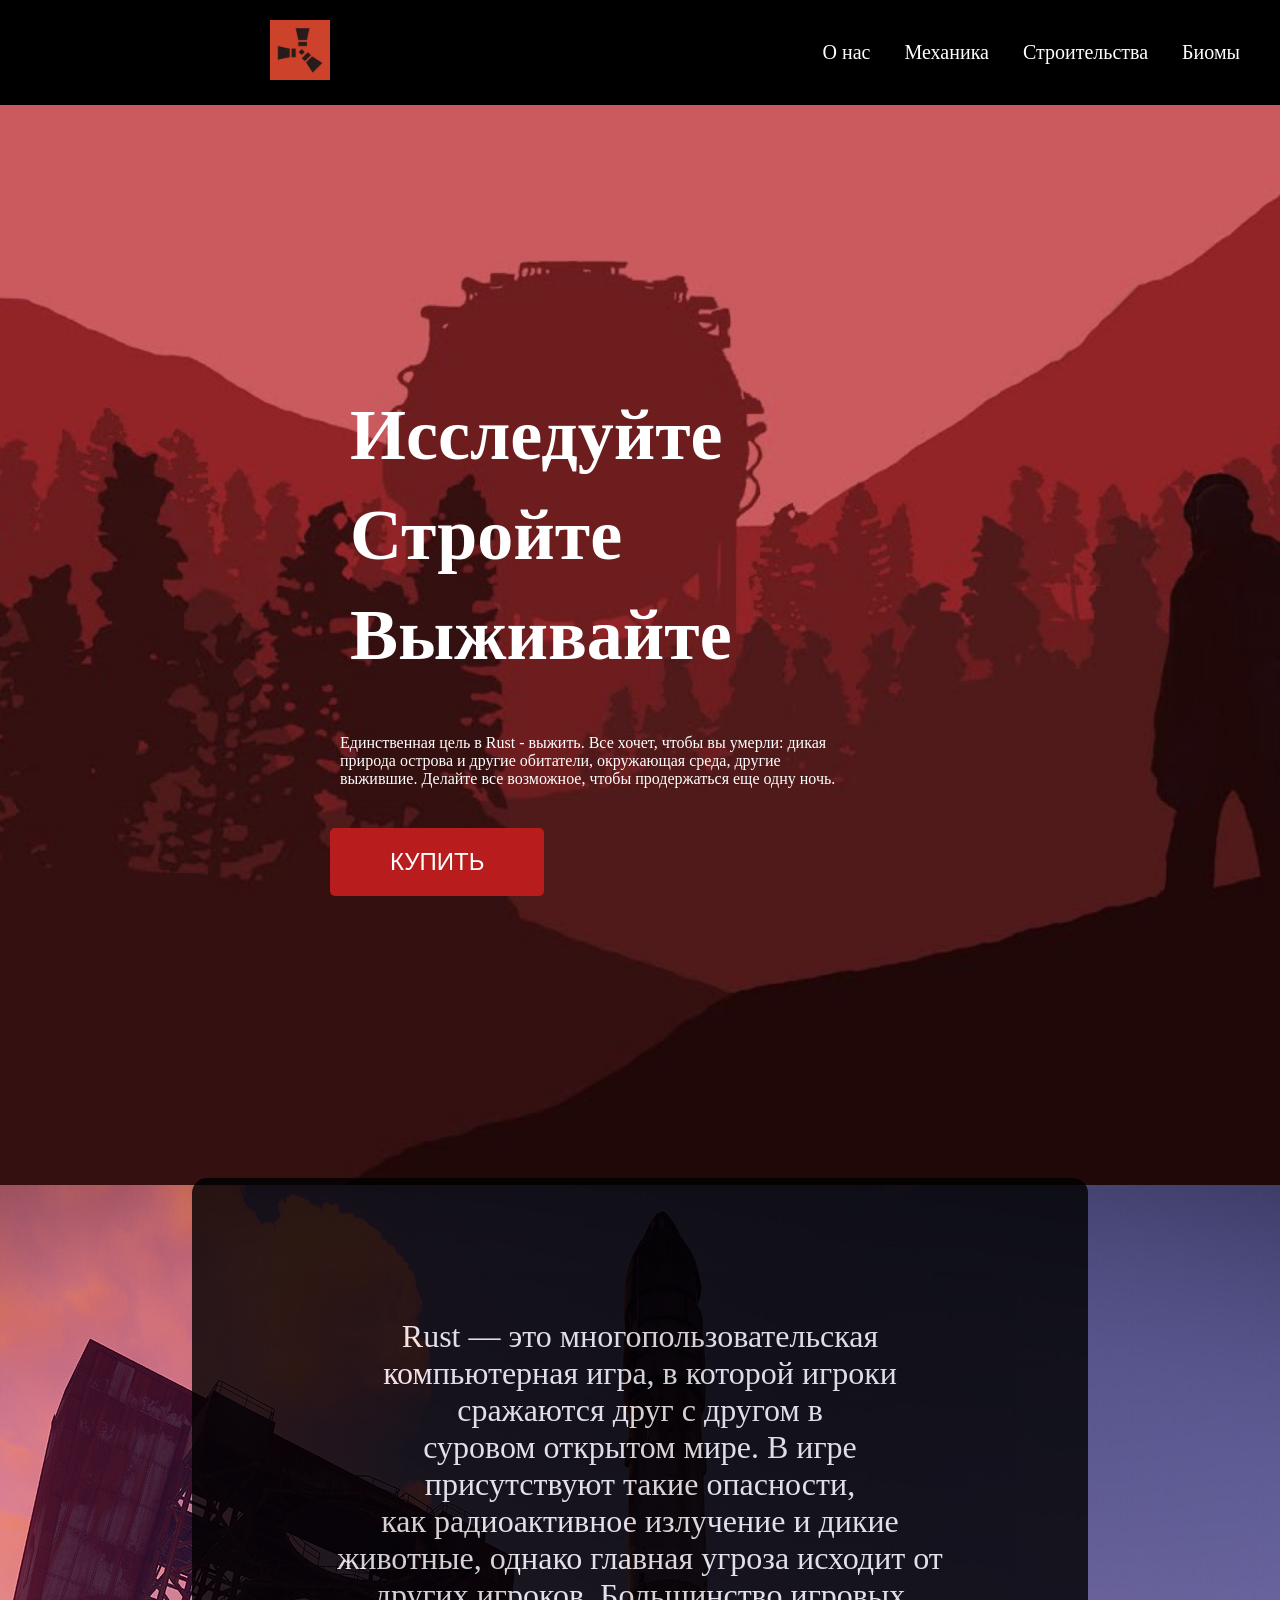
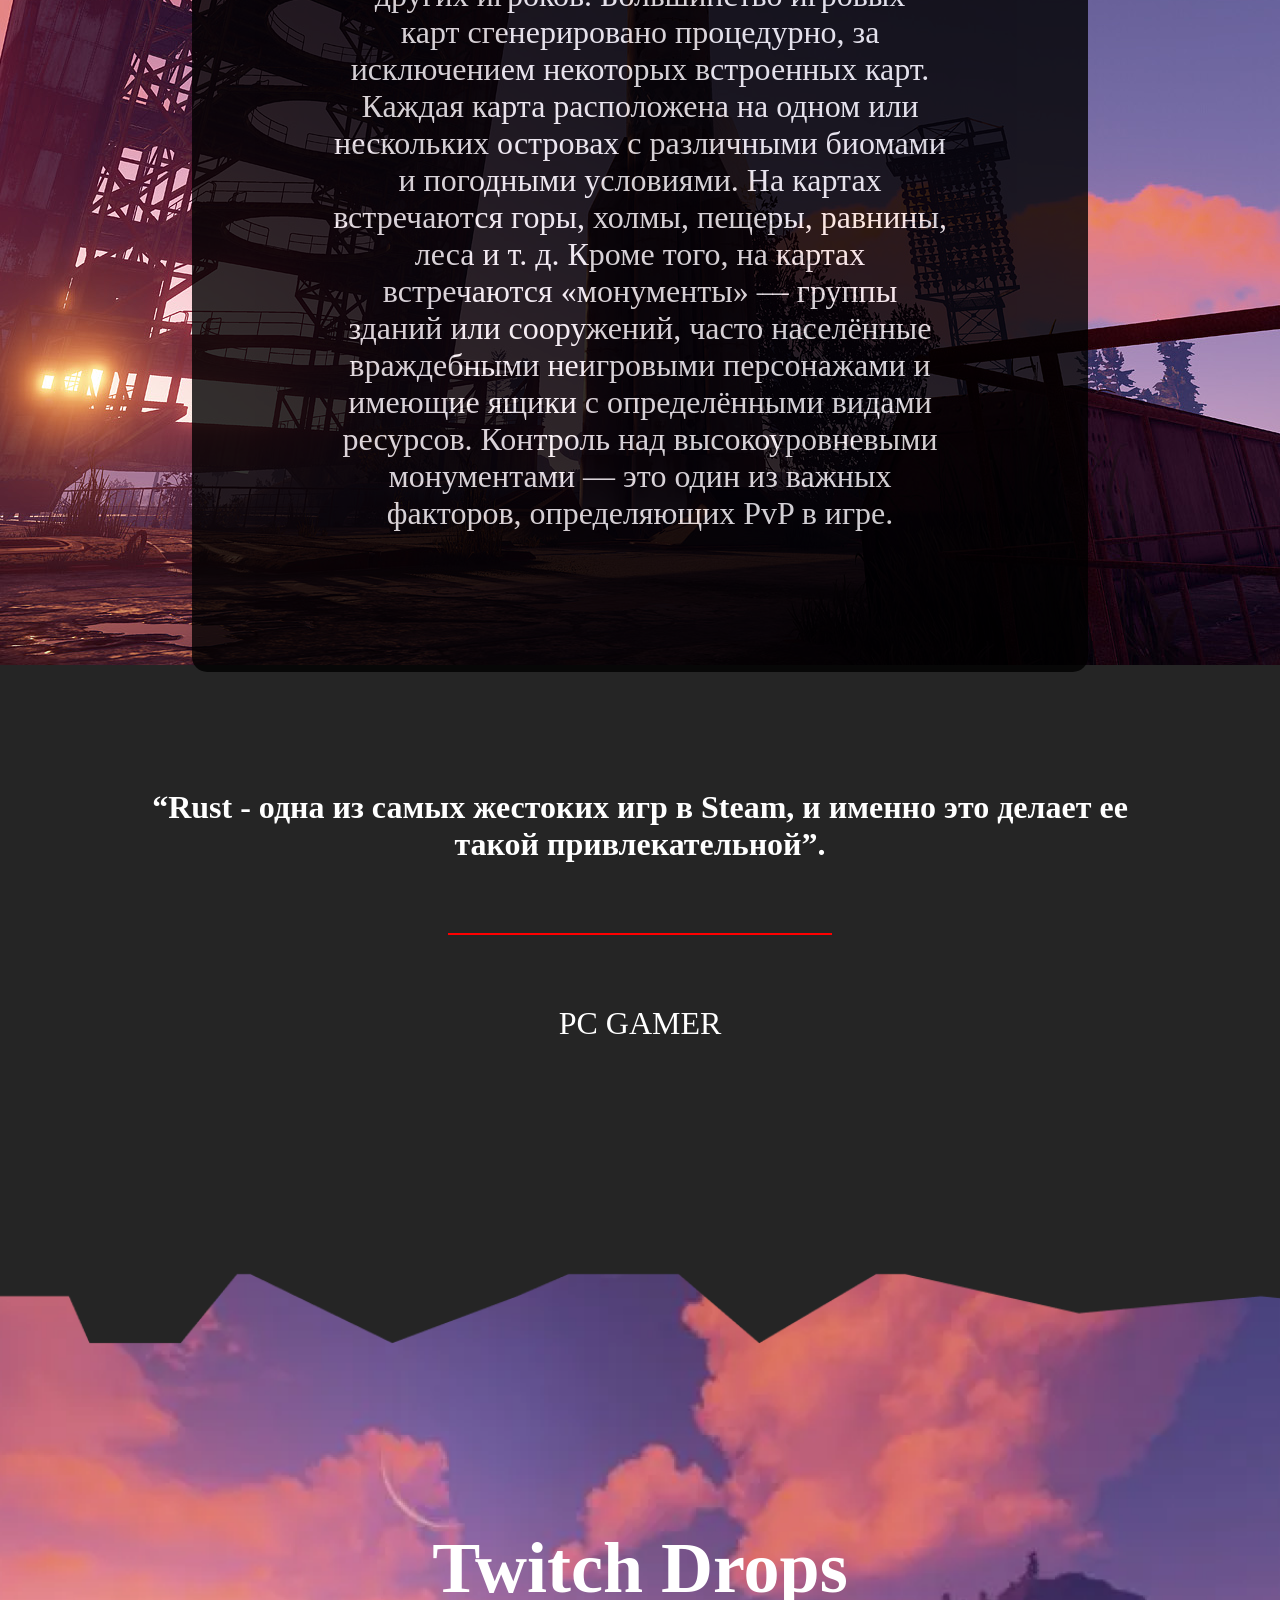
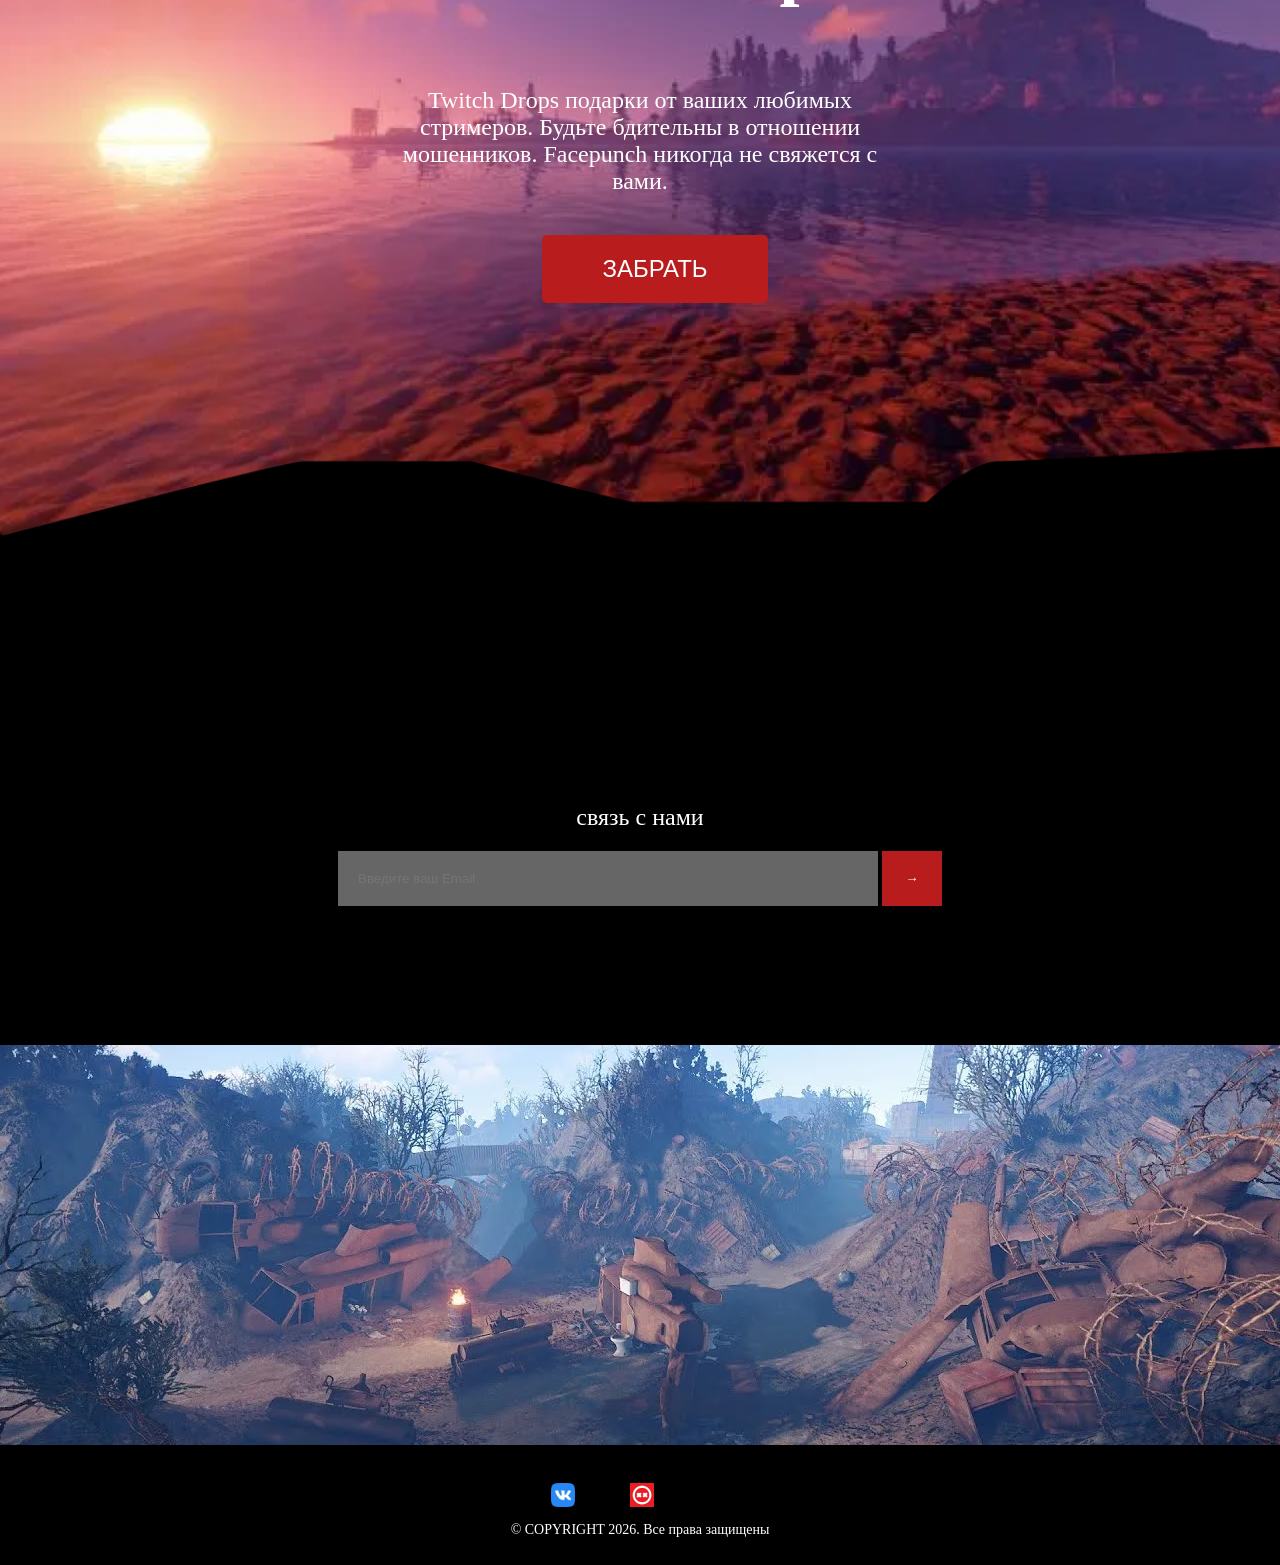
==== index.html @ e55b070a "first commit" ====
<!DOCTYPE html>
<html lang="ru">
<head>
    <link rel="stylesheet" href="style/main.css">
</head>
<header>
    <div class="container">
        <a href="index.html" target="_blank"><img  src="images/logo.webp" alt="rustlogo" class="logo"></a>    
        <nav>
            <a href="about.html">О нас</a>
            <a href="mech.html">Механика</a>
            <a href="news.html">Строительства</a>
            <a href="biom.html">Биомы</a>
        </nav>
</header>
<body> 
    <div class="buy">           
        <h2>Исследуйте</h2>
        <h2>Стройте</h2>
        <h2>Выживайте</h2>
        <p>Единственная цель в Rust - выжить. Все хочет, чтобы вы умерли: дикая природа острова и другие обитатели, окружающая среда, другие выжившие. Делайте все возможное, чтобы продержаться еще одну ночь.</p>
        <a href="https://store.steampowered.com/app/252490/Rust/"><button class="buy-button">КУПИТЬ</button></a>   
    </div>
    <div class="Rust">
        <div class="RustBack">
            <p>
                Rust — это многопользовательская компьютерная игра, в которой игроки сражаются друг с другом в суровом открытом мире. В игре присутствуют такие опасности, как радиоактивное излучение и дикие животные, однако главная угроза исходит от других игроков.
                Большинство игровых карт сгенерировано процедурно, за исключением некоторых встроенных карт. Каждая карта расположена на одном или нескольких островах с различными биомами и погодными условиями. На картах встречаются горы, холмы, пещеры, равнины, леса и т. д. Кроме того, на картах встречаются «монументы» — группы зданий или сооружений, часто населённые враждебными неигровыми персонажами и имеющие ящики с определёнными видами ресурсов. Контроль над высокоуровневыми монументами — это один из важных факторов, определяющих PvP в игре.
            </p>
        </div>
    </div>
    <div class="pcgame">
        <h2>
            “Rust - одна из самых жестоких игр в Steam, и именно это делает ее такой привлекательной”.
        </h2>
        <div class="line"></div>
        <p>
            PC GAMER
        </p>
    </div>
    <div class="twitch">
        <h1>Twitch Drops</h1>
        <p>Twitch  Drops подарки от ваших любимых стримеров. Будьте бдительны в отношении мошенников. Facepunch никогда не свяжется с вами.</p>
        <a href="https://twitch.facepunch.com/"><button class="twitch-button">ЗАБРАТЬ</button></a>
    </div>
    <div class="email">
        <p>связь с нами</p>
        <form class="email-form" id="emailForm">
        <input 
            type="email" 
            class="email-input" 
            placeholder="Введите ваш Email" 
            required
        >
        <button type="submit" class="submit-btn">
            <span>→</span>
        </button>
    </form>
    </div>
    <div class="dump"></div>
</body>
<footer>
        <div class="content">
            <div class="social-icons">
                <a href="https://vk.com/" target="_blank">
                    <img src="images/free-icon-vk-5968835.png" alt="VK" class="footer-links">
                </a>
                <a href="https://facepunch.com/?ysclid=mn53ukg7xo383499840" target="_blank">
                    <img src="images/face.webp" alt="Facepunch" class="footer-links">
                </a>
            </div>
                <div class="copyright">
                    <p>© COPYRIGHT 2026. Все права защищены</p>
                </div>
        </div>
</footer>
---- style/main.css ----
*{
    margin: 0;
    padding: 0;
    
   
}

body {
    font-family: 'Regular';
    width: flex;
    color: white;
    background-color: #000000
}

header{
    position: sticky;
    background-color: #000000;
    
}

.container{
    margin: 0px 40px;
    display: flex;
    justify-content: space-between;
    align-items: center;
}

.logo{
    width: 60px;  
    height: 60px;  
    padding: 20px;
    padding-left: 200px;
}
.burger {
  display: flex;
  flex-direction: column;
  justify-content: space-between;
  width: 28px;
  height: 20px;
  background: none;
  border: none;
  cursor: pointer;
  padding: 0;
  z-index: 10;
}
.burger span {
  display: block;
  height: 3px;
  width: 100%;
  background: #fff;
  border-radius: 2px;
  transition: transform 0.3s ease, opacity 0.3s ease;
}


/* Десктоп: меню горизонтальное, бургер скрыт */
@media (min-width: 768px) {
  .burger { display: none; }
  .nav-menu {
    position: static;
    display: flex;
    flex-direction: row;
    max-height: none;
    background: transparent;
    width: auto;
  }
  .nav-menu a { border-bottom: none; padding: 0 1rem; }
}

a{
    text-decoration: none;
    color: white;
    padding-left: 30px;
    font-size: 20px;

}

.buy{
    background-image: url(../images/1image.jpg);  
    height: 1080px;
    background-size: cover;
    background-repeat: no-repeat;     
    background-position: center;       
    margin: 0;
    padding: 0;
    display: flex;
    justify-content: center;
    align-items: flex-start;
    flex-direction: column;
    padding-left: 300px; 
}
.buy h2{ 
    min-height: 100px;
    padding-left: 50px;
    max-width: 800px;
    text-align: left;   
    font-size: 72px;
}
.buy p{
    padding: 40px;
    max-width: 500px;
}
.buy-button {
    background-color: #b91c1c;
    color: white;
    border: none;
    padding: 20px 60px;
    font-size: 24px;
    cursor: pointer;
    border-radius: 5px;
}

.Rust{
    background-image: url(../images/Rust_Dev.jpg);  
    height: 1080px;
    background-size: cover;
    background-repeat: no-repeat;     
    background-position: center;       
    margin: 0;
    padding: 0;
    display: flex;
    justify-content: center;
    align-items: center;
}
.Rust p{
    max-width: 80%;
    font-size: 32px;
    text-align: center;
    padding: 100px;
    margin: 40px;
}
.RustBack{
    background-color: #000000;
    opacity: 80%;
    width: 70%;
    height: auto;  
    border-radius: 15px; 
}
.pcgame{
    background-color: #252525;
    height: 500px;
    display: flex;
    justify-content: center;
    align-items: center;
    margin: 0;
    padding: 0;
    flex-direction: column;
}
.pcgame h2{
    max-width: 80%;
    font-size: 32px;
    text-align: center;
    padding: 50px;
    margin: 0;
}
.pcgame p{
    max-width: 80%;
    font-size: 32px;
    text-align: center;
    padding: 50px;
    margin: 0;
}
.line {
    height: 2px; 
    background-color: #ff0000;
    margin: 20px auto;
    width: 30%;
}
.twitch{
    background-image: url(../images/Beach.png);
    height: 1080px;
    background-size: cover;
    background-repeat: no-repeat;     
    background-position: center;       
    margin: 0;
    padding: 0;
    display: flex;
    justify-content: center;
    align-items: center;
    flex-direction: column;
}
.twitch h1{
    min-height: 100px;
    padding-left: 50px;
    max-width: 800px;
    text-align: left;   
    font-size: 72px;
    padding: 20px;
}
.twitch p{
    max-width: 40%;
    font-size: 24px;
    text-align: center;
    padding: 40px;
}
.twitch-button{
    background-color: #b91c1c;
    color: white;
    border: none;
    padding: 20px 60px;
    font-size: 24px;
    cursor: pointer;
    border-radius: 5px;
}
.email{
    background-color: #000000;
    height: 400px;
    display: flex;
    justify-content: center;
    align-items: center;
    margin: 0;
    padding: 0;
    flex-direction: column;
}
.email p{
    max-width: 40%;
    font-size: 24px;
    text-align: center;
    padding: 20px;
}
.email-input {
    width: 500px;
    padding: 20px;
    border: none;
    background-color: #666;
    color: #ffffff; 
}
.submit-btn {
    padding: 20px ;
    background-color: #b91c1c;
    border: none;
    color: #fff;
    min-width: 60px;
}
.dump{
    background-image: url(../images/dump.webp);
    height: 400px;
    background-size: cover;
    background-repeat: no-repeat;     
    background-position: center; 
    margin: 0;
    padding: 0;
}
/* подвал */
footer{
    background-color: #000000;
    min-height: 80px;          
    display: flex;
    justify-content: center;
    align-items: center;
    gap: 30px;                 
    padding: 20px;
   
}
.footer-links {
    width: 24px;
    height: 24px;
    padding: 10px;
    align-items: center;
    
}

.copyright p {
    color: #ffffff;
    font-size: 14px;
    margin: 0;
    text-align: center;
}
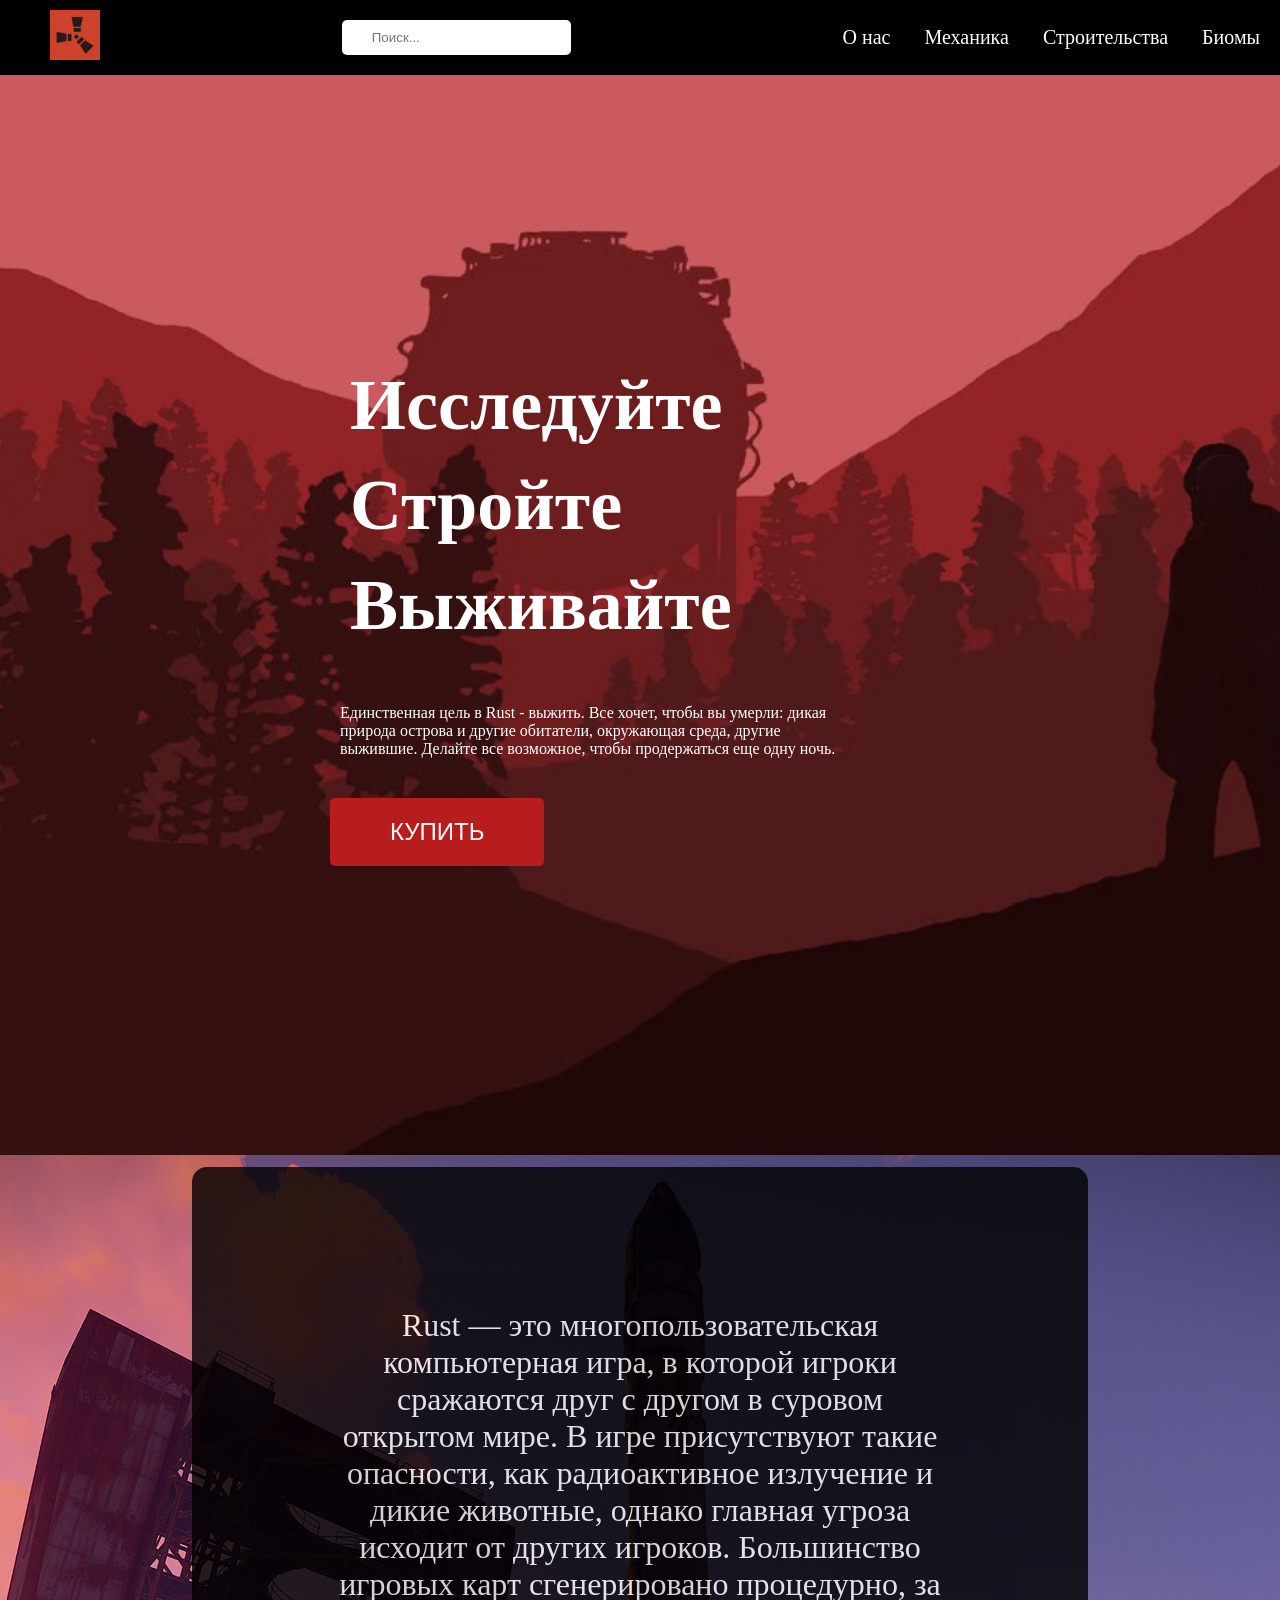
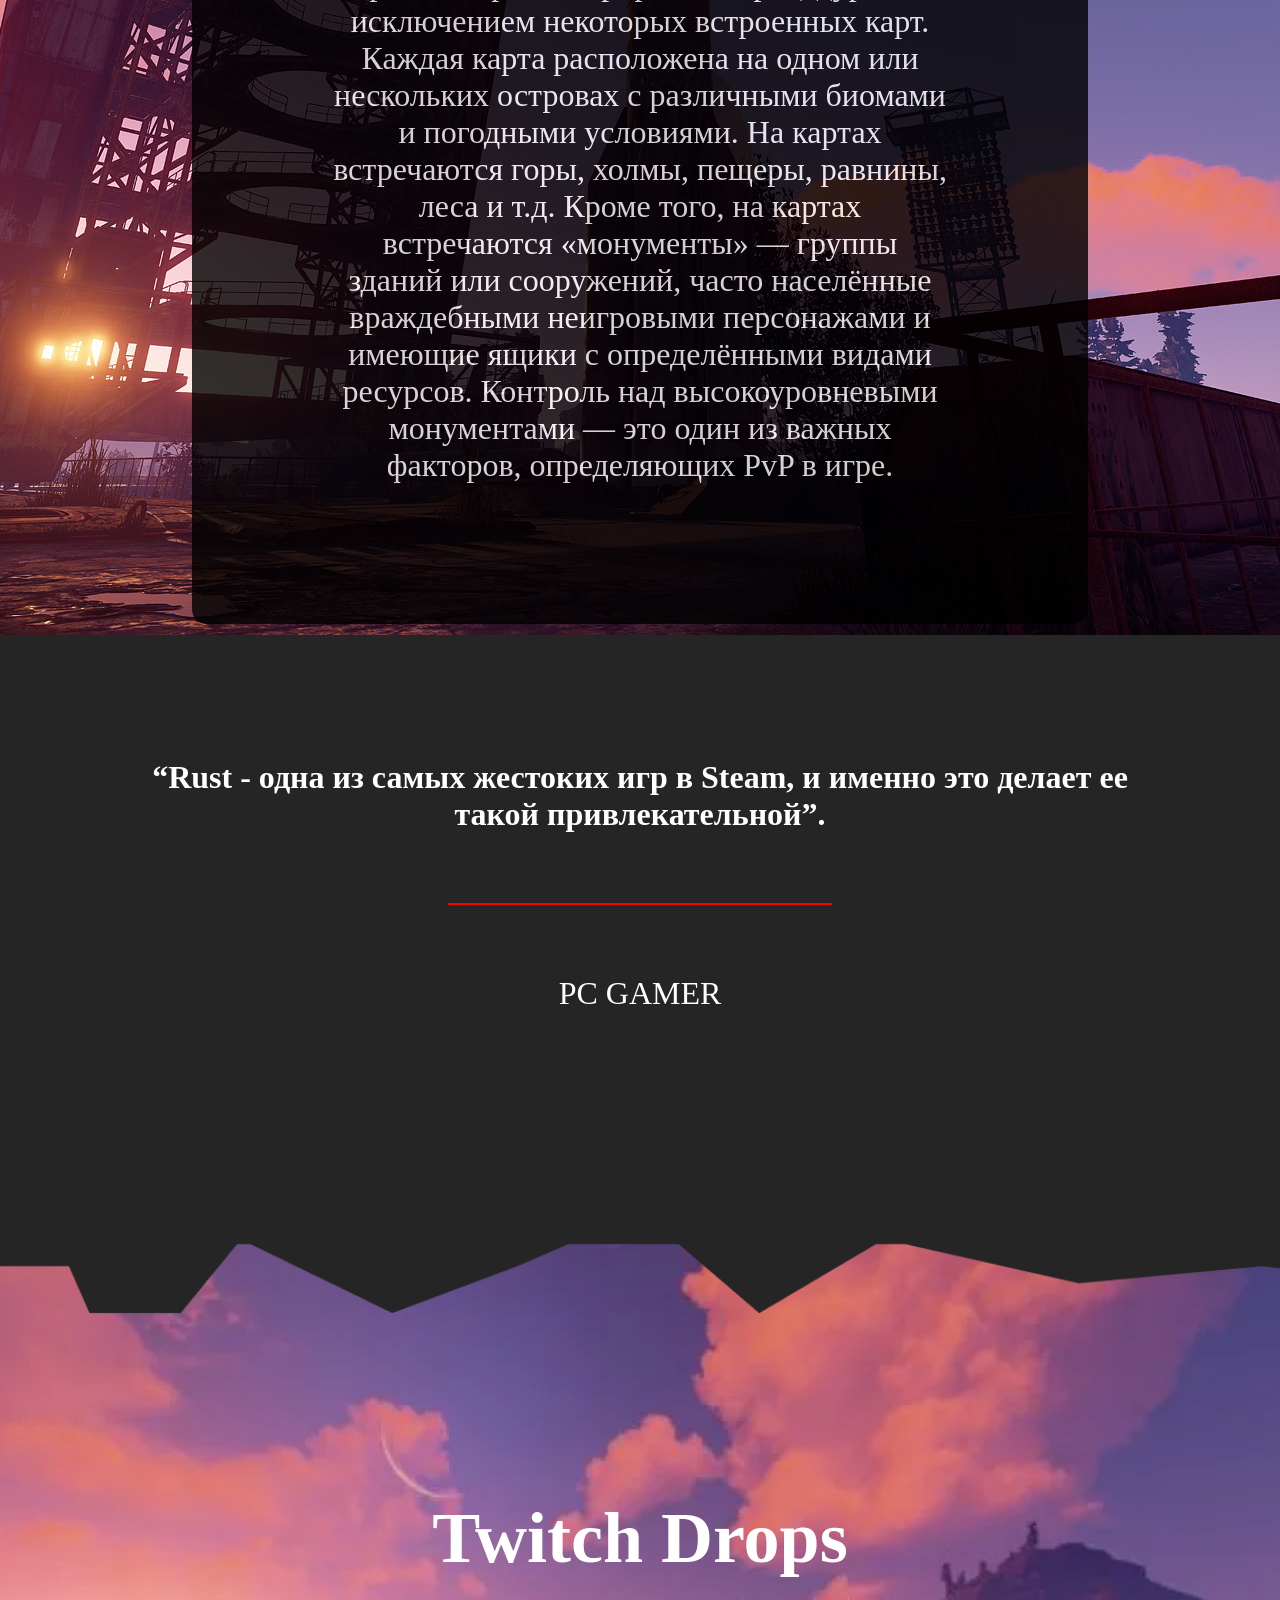
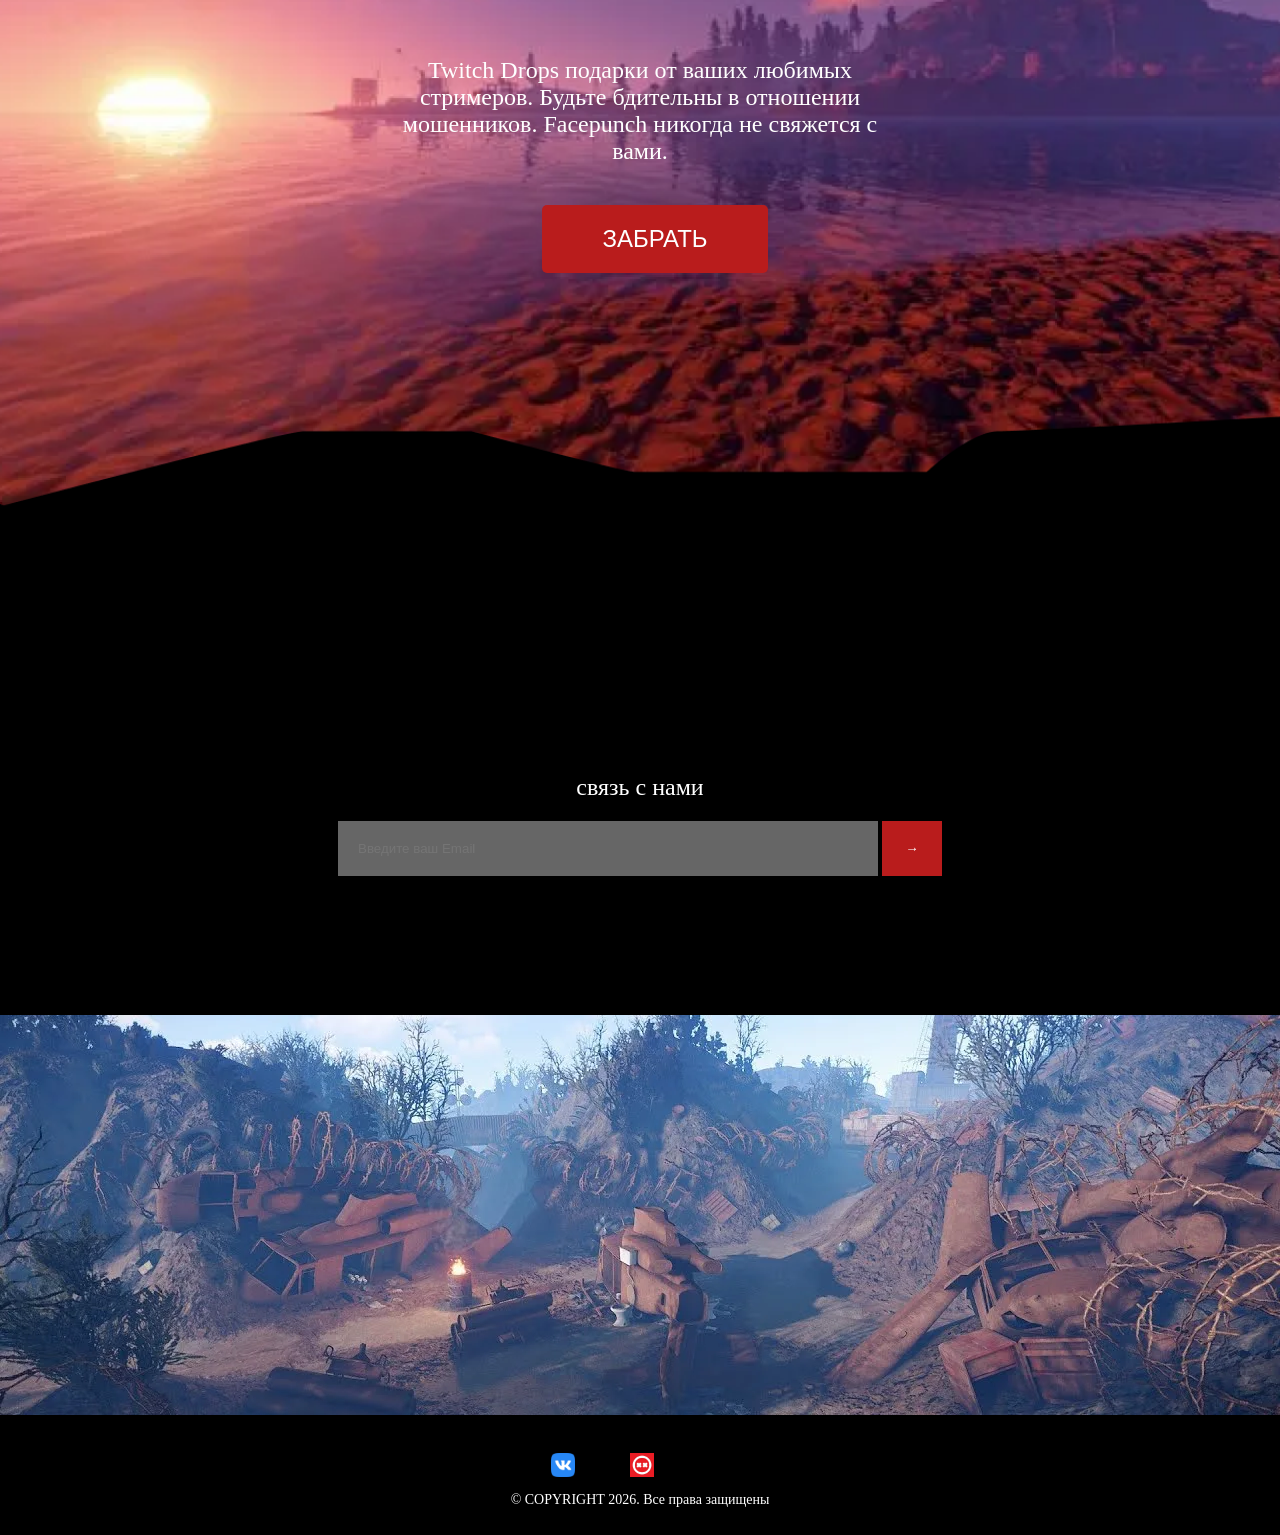
==== commit f60c871e: "first commit" ====
--- a/index.html
+++ b/index.html
@@ -4,9 +4,9 @@
     <link rel="stylesheet" href="style/main.css">
 </head>
 <header>
-    <div class="container">
-        <a href="index.html" target="_blank"><img  src="images/logo.webp" alt="rustlogo" class="logo"></a>    
-        <nav>
+        <a href="index.html" target="_blank"><img  src="images/logo.webp" alt="rustlogo" class="logo"></a>
+        <input type="search" class="headersearch" placeholder="Поиск..." >   
+        <nav class="link">
             <a href="about.html">О нас</a>
             <a href="mech.html">Механика</a>
             <a href="news.html">Строительства</a>
@@ -24,8 +24,8 @@
     <div class="Rust">
         <div class="RustBack">
             <p>
-                Rust — это многопользовательская компьютерная игра, в которой игроки сражаются друг с другом в суровом открытом мире. В игре присутствуют такие опасности, как радиоактивное излучение и дикие животные, однако главная угроза исходит от других игроков.
-                Большинство игровых карт сгенерировано процедурно, за исключением некоторых встроенных карт. Каждая карта расположена на одном или нескольких островах с различными биомами и погодными условиями. На картах встречаются горы, холмы, пещеры, равнины, леса и т. д. Кроме того, на картах встречаются «монументы» — группы зданий или сооружений, часто населённые враждебными неигровыми персонажами и имеющие ящики с определёнными видами ресурсов. Контроль над высокоуровневыми монументами — это один из важных факторов, определяющих PvP в игре.
+                Rust — это многопользовательская компьютерная игра, в которой игроки сражаются друг с другом в суровом открытом мире. В игре присутствуют такие опасности, как радиоактивное излучение и дикие животные, однако главная угроза исходит от других игроков.
+                Большинство игровых карт сгенерировано процедурно, за исключением некоторых встроенных карт. Каждая карта расположена на одном или нескольких островах с различными биомами и погодными условиями. На картах встречаются горы, холмы, пещеры, равнины, леса и т.д. Кроме того, на картах встречаются «монументы» — группы зданий или сооружений, часто населённые враждебными неигровыми персонажами и имеющие ящики с определёнными видами ресурсов. Контроль над высокоуровневыми монументами — это один из важных факторов, определяющих PvP в игре.
             </p>
         </div>
     </div>
--- a/style/main.css
+++ b/style/main.css
@@ -4,6 +4,7 @@
     
    
 }
+
 
 body {
     font-family: 'Regular';
@@ -15,56 +16,22 @@
 header{
     position: sticky;
     background-color: #000000;
-    
-}
-
-.container{
-    margin: 0px 40px;
     display: flex;
     justify-content: space-between;
+    padding: 10px 20px 10px 20px;
     align-items: center;
 }
 
 .logo{
-    width: 60px;  
-    height: 60px;  
-    padding: 20px;
-    padding-left: 200px;
-}
-.burger {
-  display: flex;
-  flex-direction: column;
-  justify-content: space-between;
-  width: 28px;
-  height: 20px;
-  background: none;
-  border: none;
-  cursor: pointer;
-  padding: 0;
-  z-index: 10;
-}
-.burger span {
-  display: block;
-  height: 3px;
-  width: 100%;
-  background: #fff;
-  border-radius: 2px;
-  transition: transform 0.3s ease, opacity 0.3s ease;
-}
-
-
-/* Десктоп: меню горизонтальное, бургер скрыт */
-@media (min-width: 768px) {
-  .burger { display: none; }
-  .nav-menu {
-    position: static;
-    display: flex;
-    flex-direction: row;
-    max-height: none;
-    background: transparent;
-    width: auto;
-  }
-  .nav-menu a { border-bottom: none; padding: 0 1rem; }
+    width: 50px;
+    height: 50px;
+}
+
+.headersearch{
+    padding: 10px 30px 10px 30px;
+    border-radius: 5px;
+    border: none;
+    outline: none;
 }
 
 a{
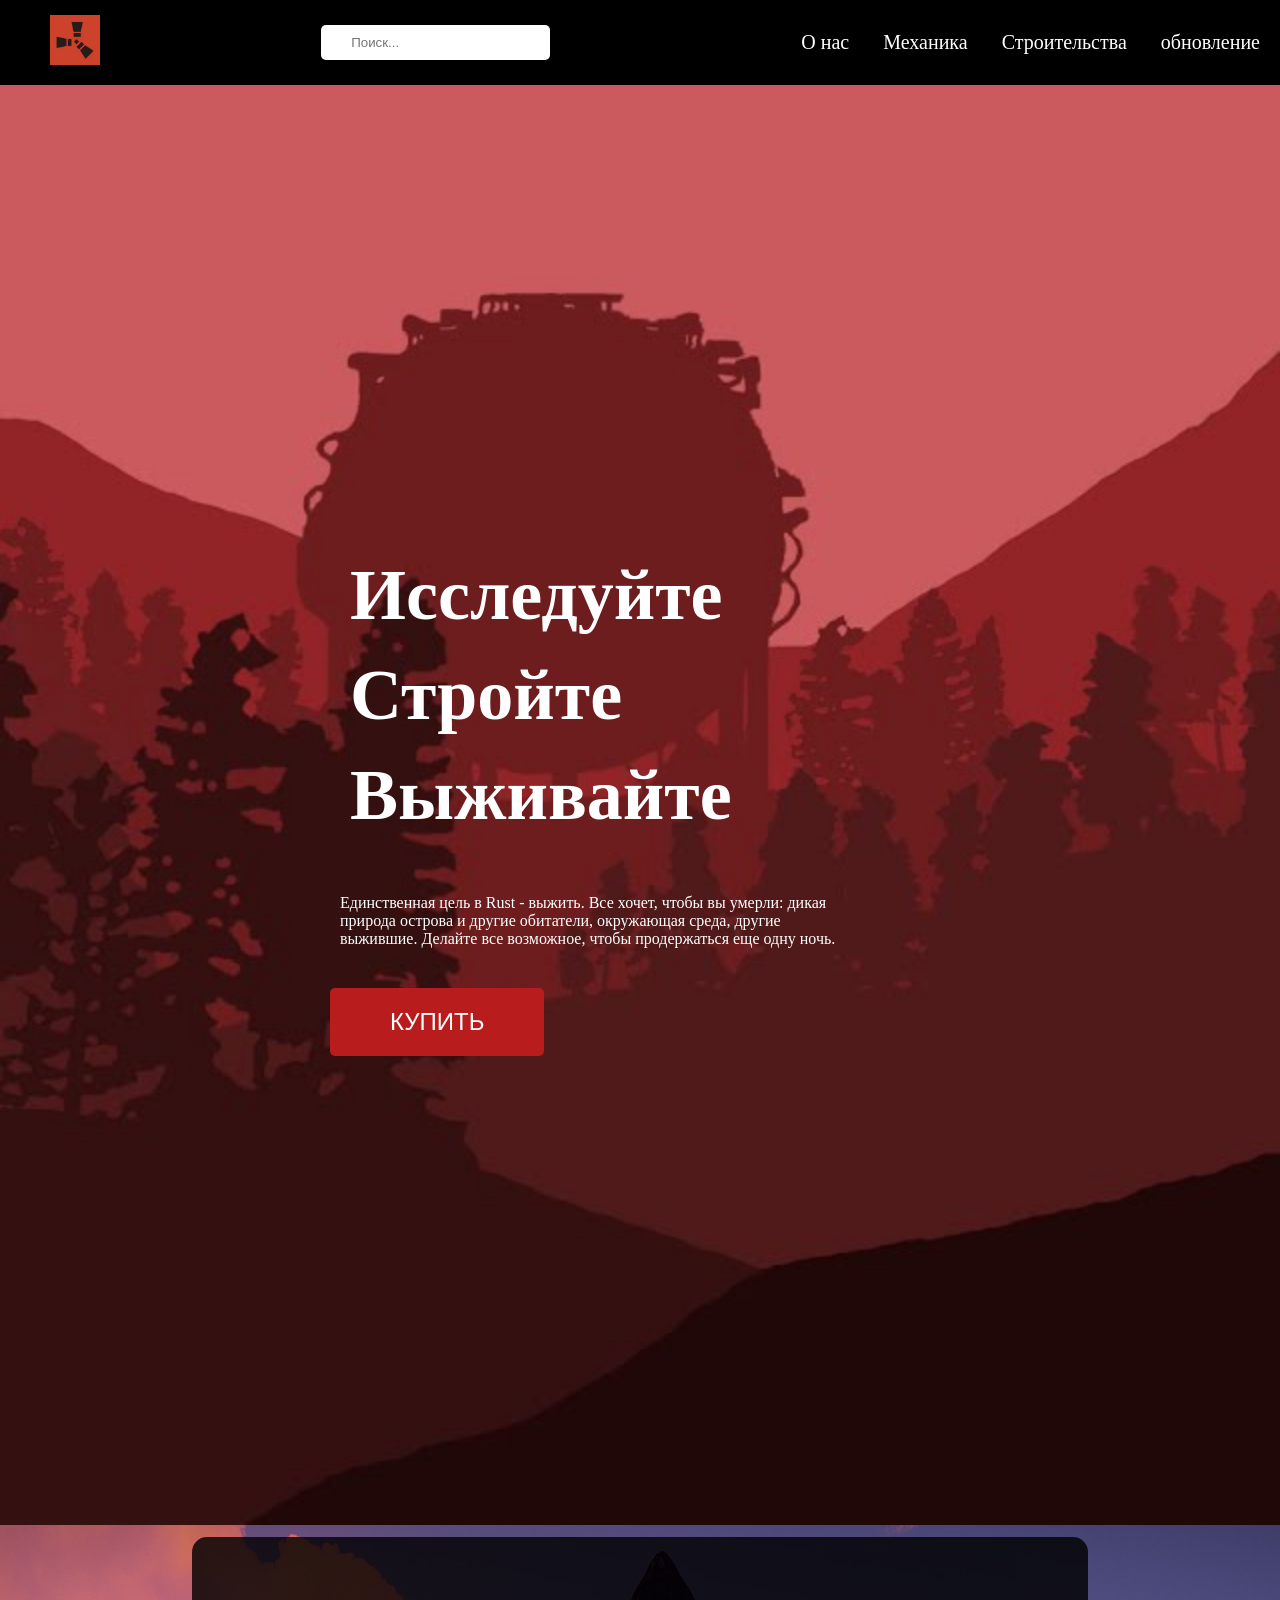
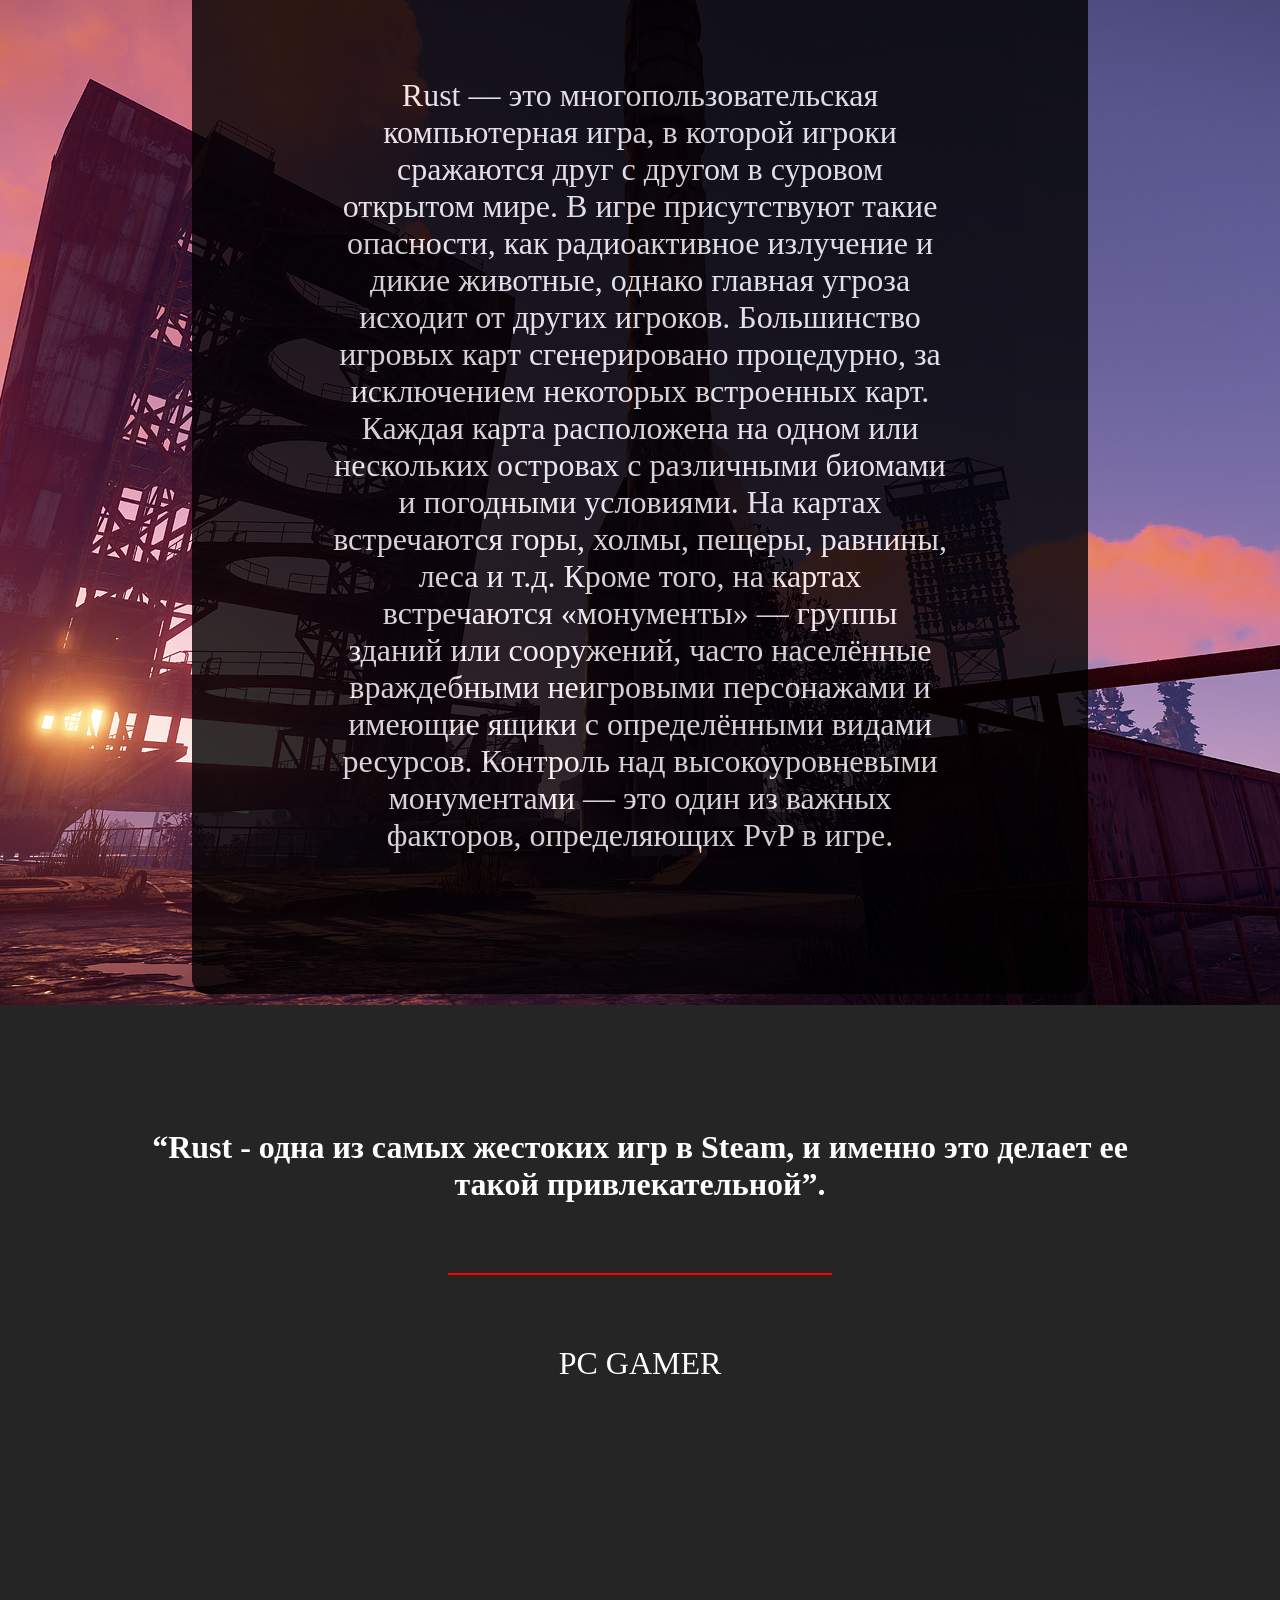
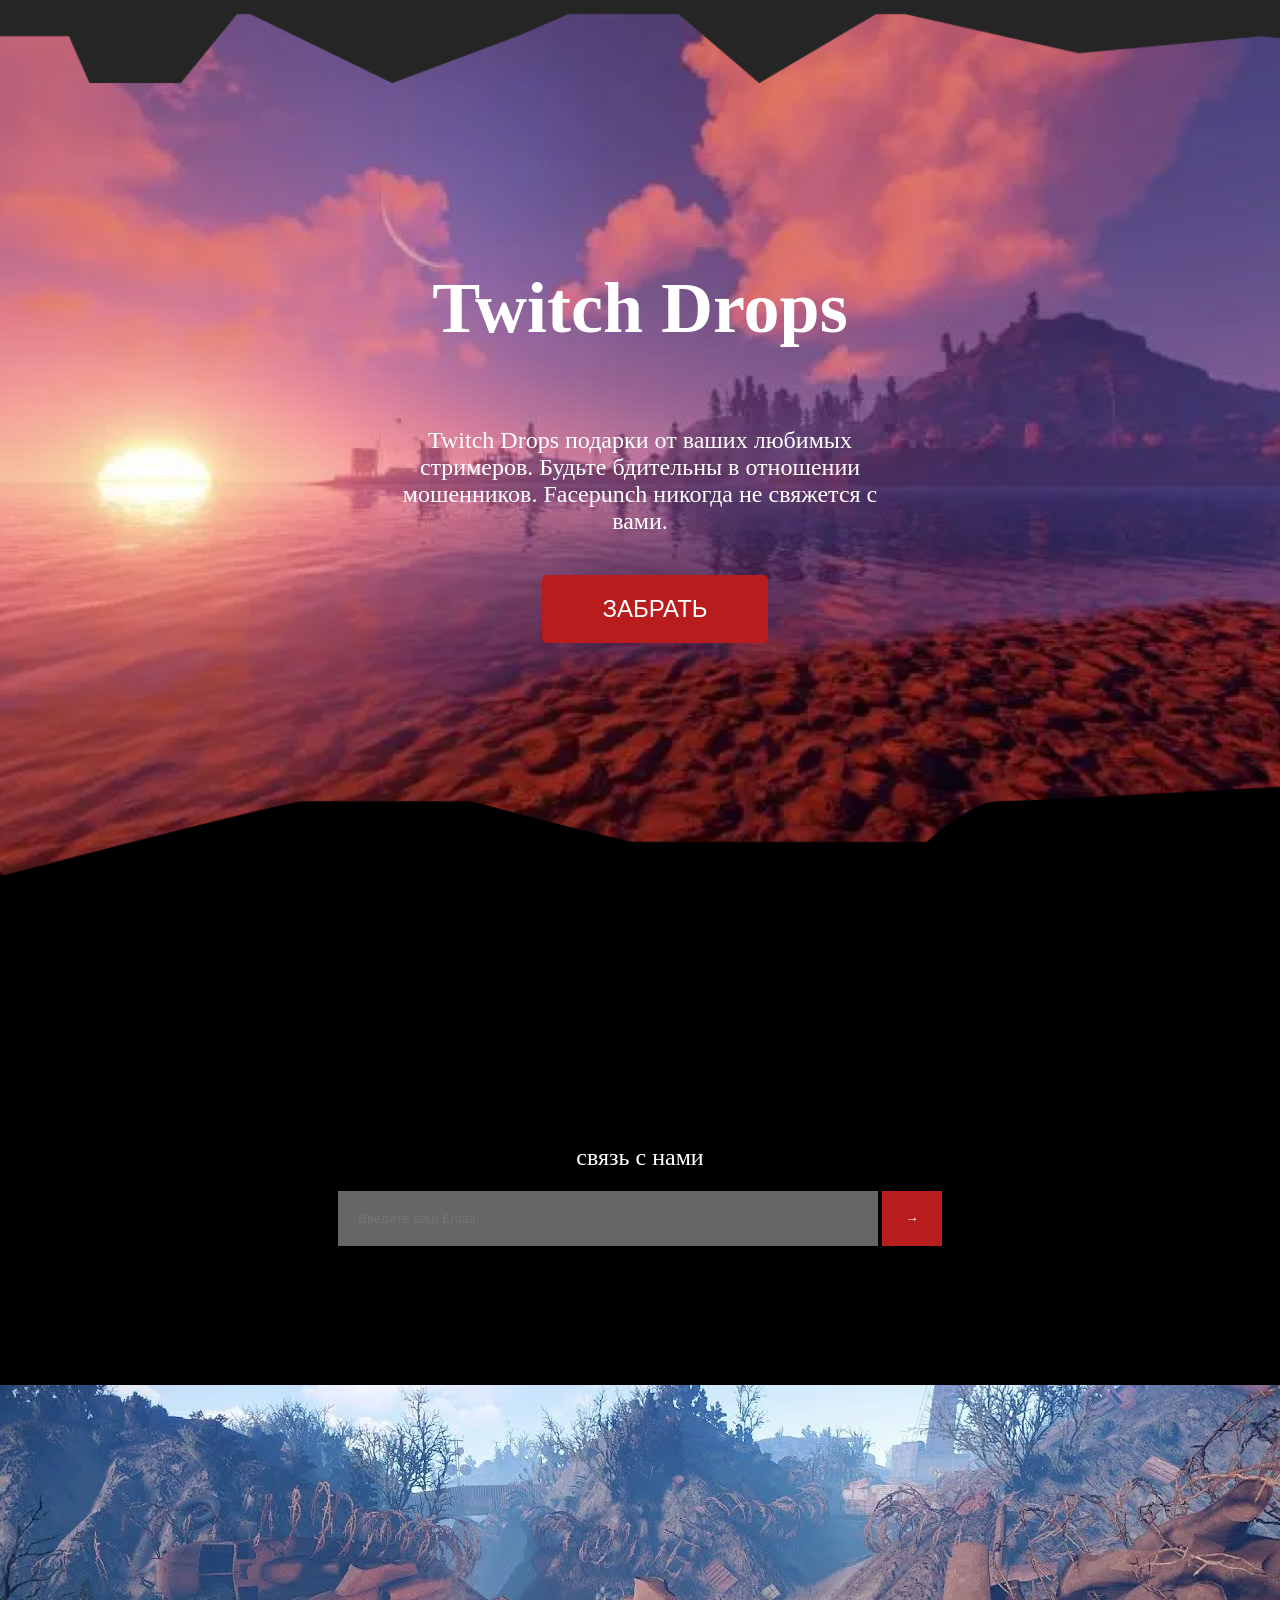
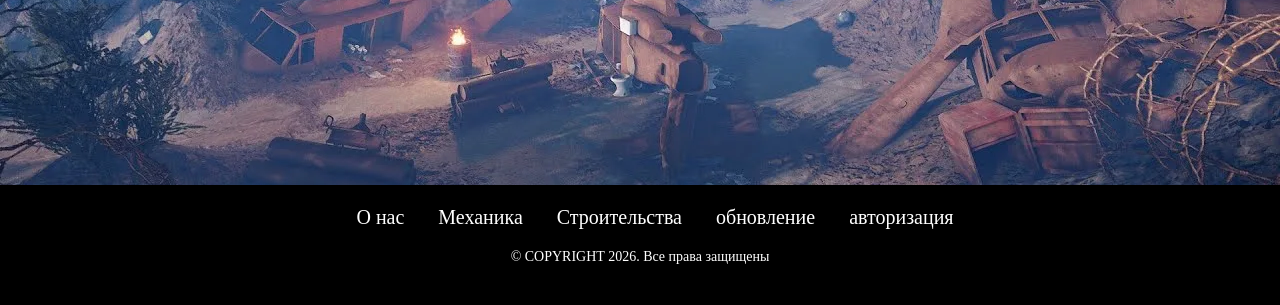
==== commit 305ce785: "готовый проект" ====
--- a/index.html
+++ b/index.html
@@ -2,18 +2,20 @@
 <html lang="ru">
 <head>
     <link rel="stylesheet" href="style/main.css">
+    <link rel="stylesheet" href="style/nav.css">
+    <meta name="viewport" content="width=device-width, initial-scale=1.0">
 </head>
-<header>
+<body> 
+    <header>
         <a href="index.html" target="_blank"><img  src="images/logo.webp" alt="rustlogo" class="logo"></a>
         <input type="search" class="headersearch" placeholder="Поиск..." >   
         <nav class="link">
             <a href="about.html">О нас</a>
             <a href="mech.html">Механика</a>
-            <a href="news.html">Строительства</a>
-            <a href="biom.html">Биомы</a>
+            <a href="building.html">Строительства</a>
+            <a href="news.html">обновление</a>
         </nav>
-</header>
-<body> 
+    </header>
     <div class="buy">           
         <h2>Исследуйте</h2>
         <h2>Стройте</h2>
@@ -58,19 +60,18 @@
     </form>
     </div>
     <div class="dump"></div>
+    <footer>
+        <nav class="footerl">
+            <a href="about.html">О нас</a>
+            <a href="mech.html">Механика</a>
+            <a href="building.html">Строительства</a>
+            <a href="news.html">обновление</a>
+            <a href="log.html">авторизация</a>  
+        </nav>
+        <div class="copyright">
+            <p>© COPYRIGHT 2026. Все права защищены</p>
+        </div>
+        
+</footer>
 </body>
-<footer>
-        <div class="content">
-            <div class="social-icons">
-                <a href="https://vk.com/" target="_blank">
-                    <img src="images/free-icon-vk-5968835.png" alt="VK" class="footer-links">
-                </a>
-                <a href="https://facepunch.com/?ysclid=mn53ukg7xo383499840" target="_blank">
-                    <img src="images/face.webp" alt="Facepunch" class="footer-links">
-                </a>
-            </div>
-                <div class="copyright">
-                    <p>© COPYRIGHT 2026. Все права защищены</p>
-                </div>
-        </div>
-</footer>+</html>
--- a/style/main.css
+++ b/style/main.css
@@ -8,43 +8,13 @@
 
 body {
     font-family: 'Regular';
-    width: flex;
     color: white;
     background-color: #000000
 }
 
-header{
-    position: sticky;
-    background-color: #000000;
-    display: flex;
-    justify-content: space-between;
-    padding: 10px 20px 10px 20px;
-    align-items: center;
-}
-
-.logo{
-    width: 50px;
-    height: 50px;
-}
-
-.headersearch{
-    padding: 10px 30px 10px 30px;
-    border-radius: 5px;
-    border: none;
-    outline: none;
-}
-
-a{
-    text-decoration: none;
-    color: white;
-    padding-left: 30px;
-    font-size: 20px;
-
-}
-
 .buy{
     background-image: url(../images/1image.jpg);  
-    height: 1080px;
+    height: 1440px;
     background-size: cover;
     background-repeat: no-repeat;     
     background-position: center;       
@@ -208,29 +178,61 @@
     margin: 0;
     padding: 0;
 }
-/* подвал */
-footer{
-    background-color: #000000;
-    min-height: 80px;          
-    display: flex;
-    justify-content: center;
-    align-items: center;
-    gap: 30px;                 
-    padding: 20px;
-   
-}
-.footer-links {
-    width: 24px;
-    height: 24px;
-    padding: 10px;
-    align-items: center;
+
+@media (max-width: 768px) {
+       
+    .buy{
+        text-align: left;
+        flex-direction: column; 
+        align-items: center;
+        padding-left: 0; 
+        justify-content: center;
+        max-height: 460px;
+        text-align: center;
+
+    }
     
-}
-
-.copyright p {
-    color: #ffffff;
-    font-size: 14px;
-    margin: 0;
-    text-align: center;
-}
-
+    .buy h2 {
+        font-size: 32px;
+        display: flex;
+        flex-direction: column;
+        min-height: 50px;
+        max-height: 100px;
+        padding-left: 0px;
+        max-width: 200px;
+    }
+    .Rust{
+        max-height: 500px;
+    }
+
+    .RustBack {
+        width: 100%;
+    }
+    
+    .Rust p, .twitch p {
+        font-size: 18px;
+        padding: 20px;
+    }
+    .pcgame{
+        height: 400px;
+    }
+    .pcgame h2{
+        font-size: 20px;
+    }
+
+    .buy-button, .twitch-button {
+        width: 90%;
+        padding: 15px;
+        font-size: 20px;
+    }
+    .email-form{
+        width: 50%;
+        display: flex;
+        align-items: row;
+    }
+
+    .email-input {
+        width: 90%;
+    }
+}
+
--- a/style/nav.css
+++ b/style/nav.css
@@ -0,0 +1,85 @@
+header{
+    position: sticky;
+    background-color: #000000;
+    display: flex;
+    justify-content: space-between;
+    padding: 15px 20px 15px 20px;
+    align-items: center;
+}
+
+.logo{
+    width: 50px;
+    height: 50px;
+}
+
+.headersearch{
+    padding: 10px 30px 10px 30px;
+    border-radius: 5px;
+    border: none;
+    outline: none;
+}
+
+a{
+    text-decoration: none;
+    color: white;
+    padding-left: 30px;
+    font-size: 20px;
+
+}
+
+footer{
+    background-color: #000000;
+    min-height: 80px;          
+    display: flex;
+    flex-direction: column;
+    justify-content: center;
+    align-items: center;
+    padding: 20px;
+   
+}
+
+.copyright p {
+    color: #ffffff;
+    font-size: 14px;
+    margin: 0;
+    text-align: center;
+    padding: 20px 0px 20px 0px;
+}
+.footerlink {
+    display: flex;
+    flex-direction: column;
+    justify-content: flex-end;
+    font-size: 12px;
+    align-items: column;
+    margin-top: 10px;
+}
+
+@media (max-width: 768px) {
+    
+    header {
+        flex-direction: column;
+        gap: 15px;
+        padding: 15px;
+    }
+    
+    .headersearch {
+        width: 80%; 
+        box-sizing: border-box;
+    }
+
+    header nav {
+        display: flex;
+        flex-direction: row;
+        width: 100%;
+        text-align: center;
+        gap: 10px;
+        justify-content: center;
+    }
+
+    header nav a {
+        padding-left: 0; 
+        padding: 10px 0;
+        border-bottom: 1px;
+        font-size: 18px;
+    }
+}
